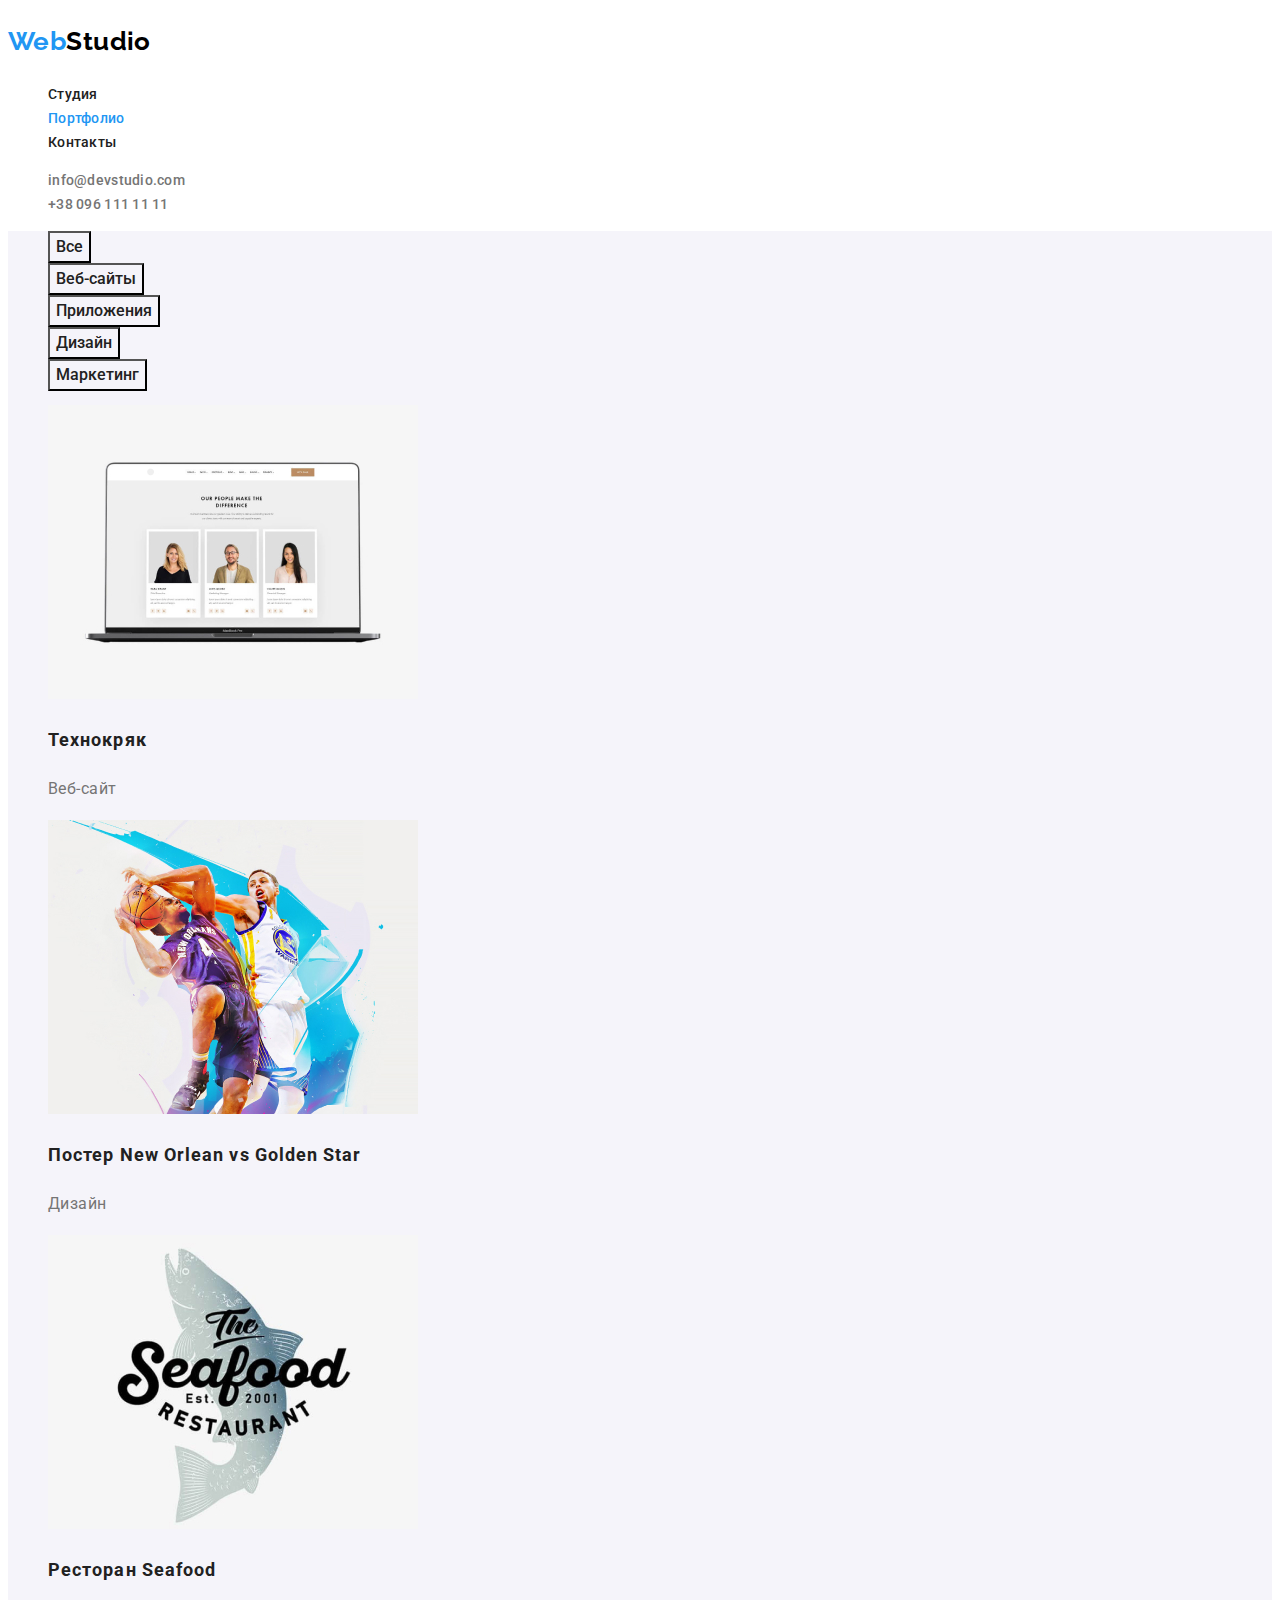
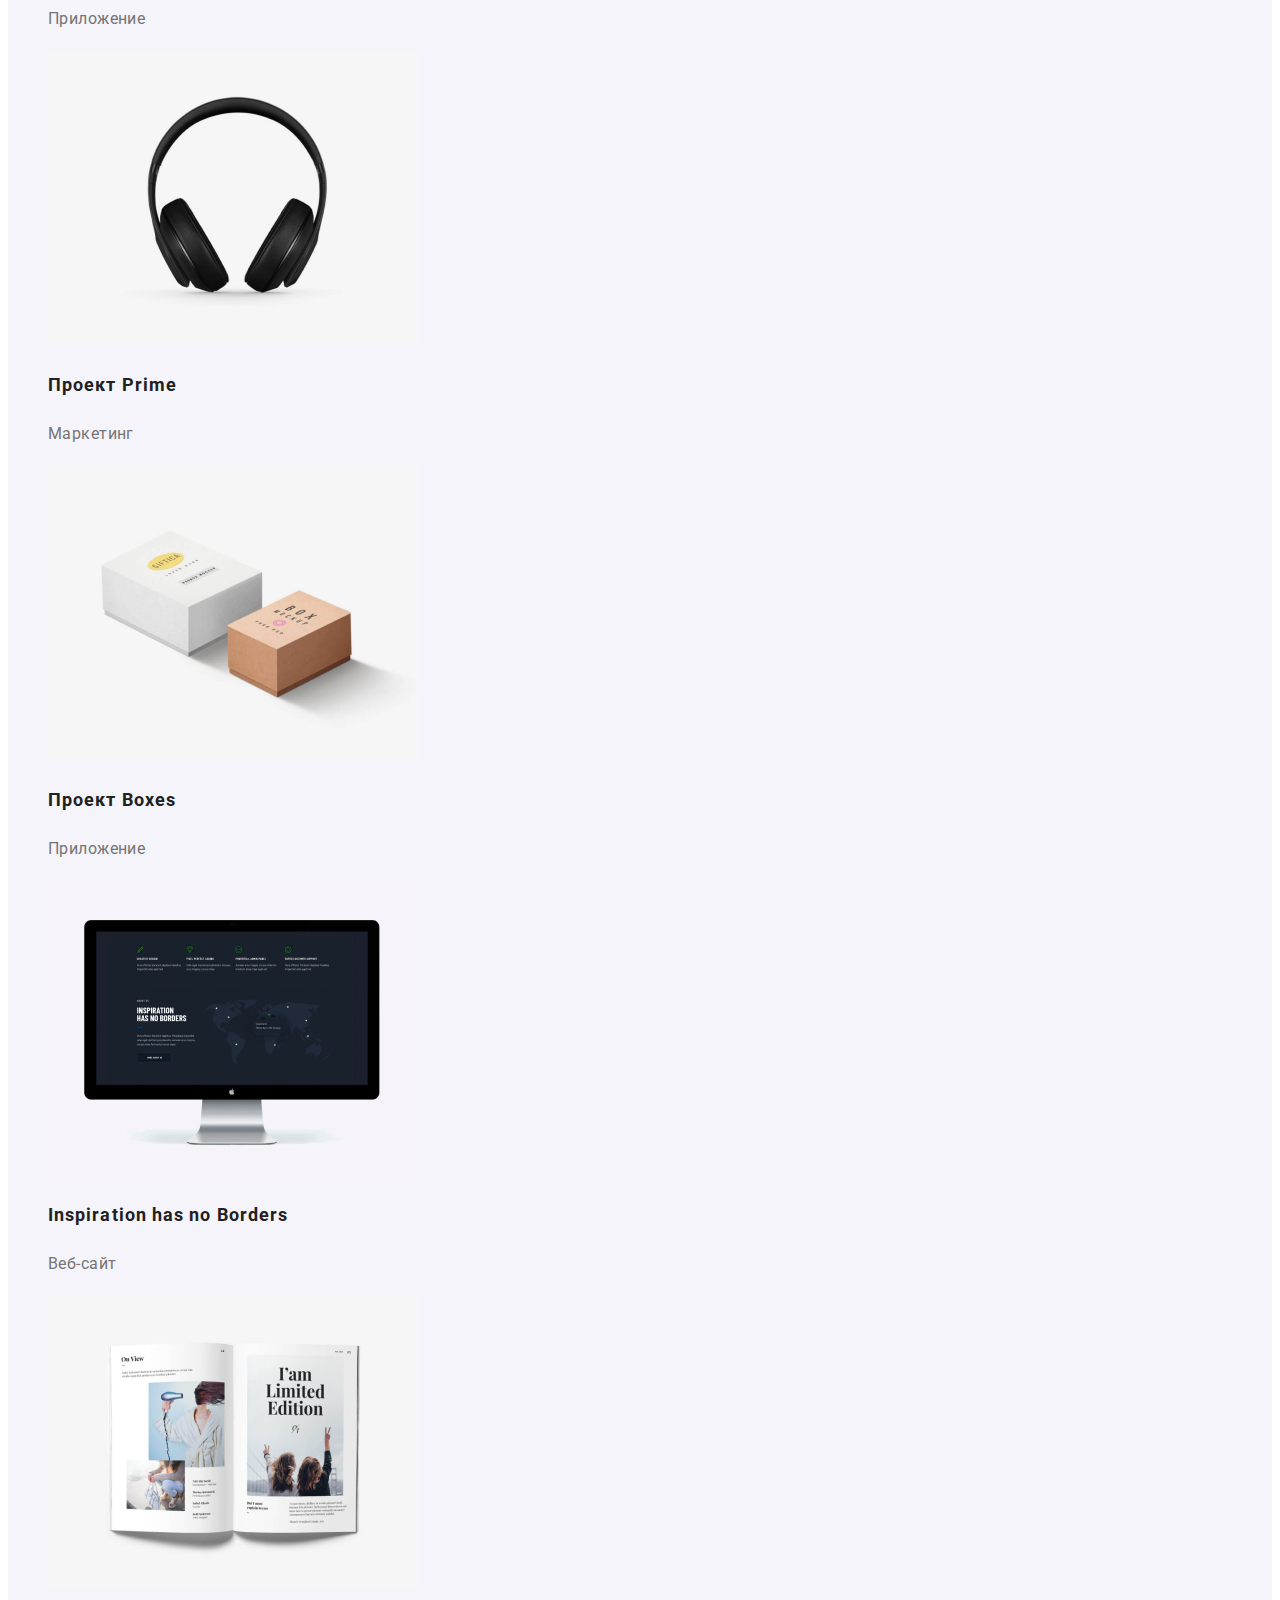
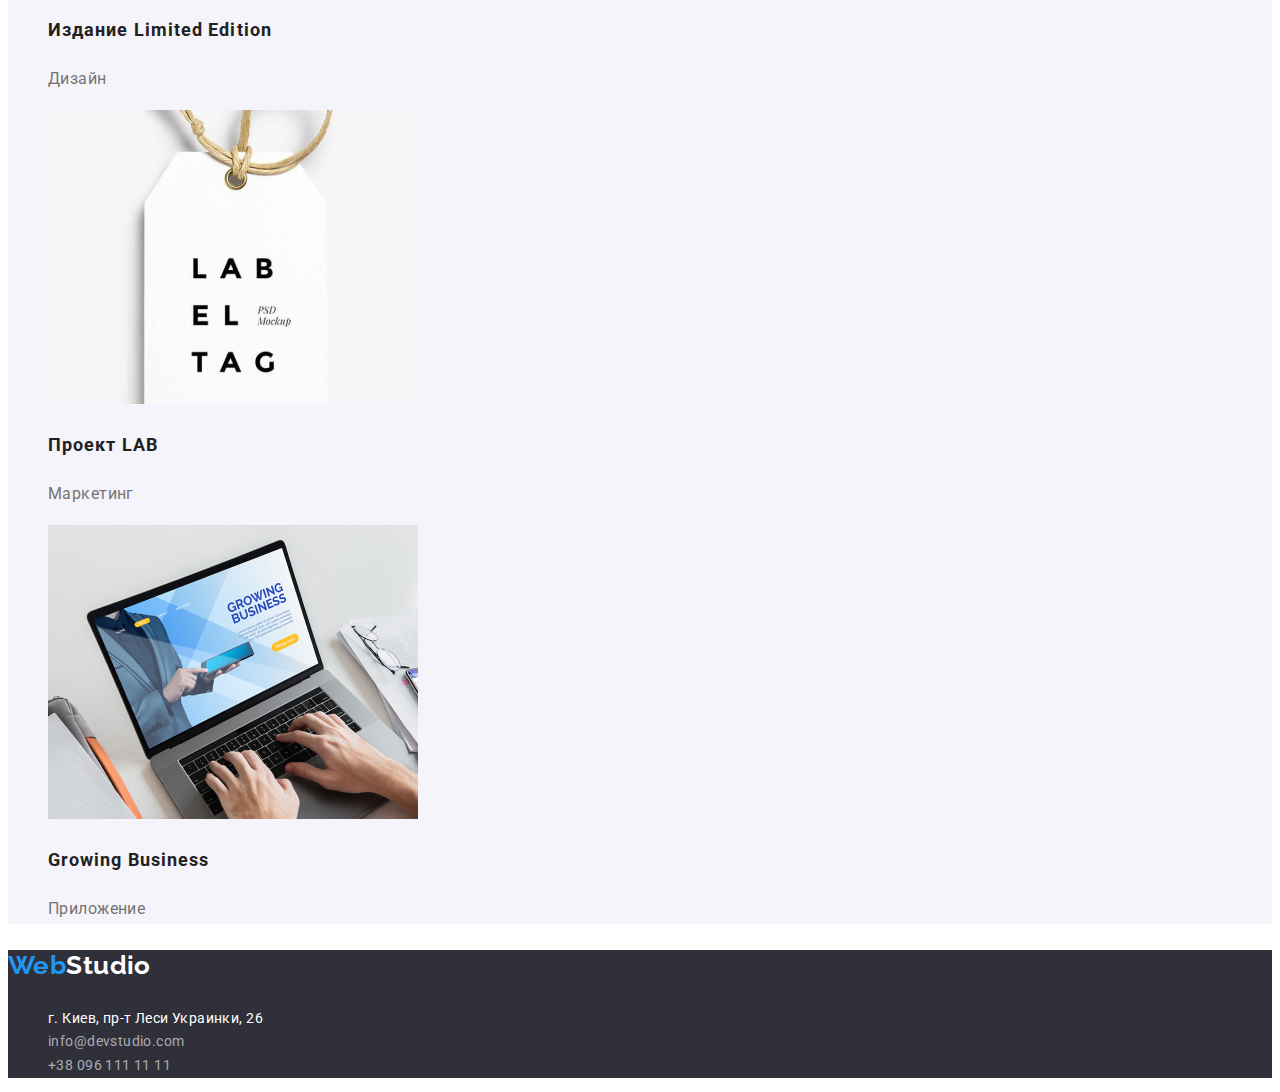
==== portfolio.html @ d8fd1f4e "Перенес домашку" ====
<!DOCTYPE html>
<html lang="ru">
	<head>
		<meta charset="UTF-8">
		<meta name="viewport" content="width=device-width, initial-scale=1.0">
		<title>Портфолио WebStudio</title>
		<link rel="preconnect" href="https://fonts.gstatic.com">
		<link href="https://fonts.googleapis.com/css2?family=Raleway:wght@700&family=Roboto:wght@400;500;700;900&display=swap"
			rel="stylesheet">
		<link rel="stylesheet" href="https://cdnjs.cloudflare.com/ajax/libs/modern-normalize/1.0.0/modern-normalize.css"
			integrity="sha512-Zx6MlUMKSVJoQ+83OwhdILe8cSEsCzfqThJd7J/VA2UrK6Ctj85p+xzqfyuNXE5B1k25uUdmJ2OzItbBy9GHAQ=="
			crossorigin="anonymous" />
		<link rel="stylesheet" href="./css/styles.css">
		</head>
		<body>
			<header>
				<nav>
					<a href="./index.html">
						<p class="logo"><span class="logo-first-part">Web</span>Studio</p>
					</a>
					<ul class="site-nav">
						<li><a href="./index.html" class="link">Студия</a></li>
						<li><a href="./portfolio.html" class="link current">Портфолио</a></li>
						<li><a href="" class="link">Контакты</a></li>
					</ul>
				</nav>
				<address class="address">
					<ul class="site-contacts">
						<li><a href="mailto:info@devstudio.com" class="contacts">info@devstudio.com</a></li>
						<li><a href="tel:+380961111111" class="contacts">+38 096 111 11 11</a></li>
					</ul>
				</address>
			</header>
		<main>
			<section>
				<ul class="filter">
					<li><button type="button" class="filter-button">Все</button></li>
					<li><button type="button" class="filter-button">Веб-сайты</button></li>
					<li><button type="button" class="filter-button">Приложения</button></li>
					<li><button type="button" class="filter-button">Дизайн</button></li>
					<li><button type="button" class="filter-button">Маркетинг</button></li>
				</ul>
				<ul class="projects-list">
					<li>
						<a href="">
							<img src="./images/tehnokryak.jpg" alt="Включенный ноутбук с открытым проектом в браузере" width="370">
							<h2 class="title">Технокряк</h2>
							<p class="text">Веб-сайт</p>
						</a>
					</li>
					<li>
						<a href="">
							<img src="./images/poster-novsgs.jpg" alt="Баскетболист в белой форме блокирует мяч баскетболиста в фиолетовой форме" width="370">
							<h2 class="title">Постер New Orlean vs Golden Star</h2>
							<p class="text">Дизайн</p>
						</a>
					</li>
					<li>
						<a href="">
							<img src="./images/seafood.jpg" alt="Логотип ресторана" width="370">
							<h2 class="title">Ресторан Seafood</h2>
							<p class="text">Приложение</p>
						</a>
					</li>
					<li>
						<a href="">
							<img src="./images/prime.jpg" alt="Полноразмерные блютуз наушники" width="370">
							<h2 class="title">Проект Prime</h2>
							<p class="text">Маркетинг</p>
						</a>
					</li>
					<li>
						<a href="">
							<img src="./images/boxes.jpg" alt="Белая и коричневая коробки с логотипами" width="370">
							<h2 class="title">Проект Boxes</h2>
							<p class="text">Приложение</p>
						</a>
					</li>
					<li>
						<a href="">
							<img src="./images/insp-has-no-b.jpg" alt="Включенный аймак с открытым проектом" width="370">
							<h2 class="title">Inspiration has no Borders</h2>
							<p class="text">Веб-сайт</p>
						</a>
					</li>
					<li>
						<a href="">
							<img src="./images/lim-ed.jpg" alt="Открытый журнал с фотографиями девушек и текстом" width="370">
							<h2 class="title">Издание Limited Edition</h2>
							<p class="text">Дизайн</p>
						</a>
					</li>
					<li>
						<a href="">
							<img src="./images/lab.jpg" alt="Бирка с надписью LAB EL TAG" width="370">
							<h2 class="title">Проект LAB</h2>
							<p class="text">Маркетинг</p>
						</a>
					</li>
					<li>
						<a href="">
							<img src="./images/grow-bus.jpg" alt="Мужские руки печатают на ноутбуке, а на экране отображается проект" width="370">
							<h2 class="title">Growing Business</h2>
							<p class="text">Приложение</p>
						</a>
					</li>
				</ul>
			</section>
		</main>
		<footer>
			<a href="./index.html">
				<p class="logo-footer"><span class="logo-first-part">Web</span>Studio</p>
			</a>
			<address class="address">
				<ul class="address-footer">
					<li class="address-footer-str">г. Киев, пр-т Леси Украинки, 26</li>
					<li><a href="mailto:info@devstudio.com" class="address-footer-contacts">info@devstudio.com</a></li>
					<li><a href="tel:+380961111111" class="address-footer-contacts">+38 096 111 11 11</a></li>
				</ul>
			</address>
		</footer>
	</body>
</html>
---- css/styles.css ----
/* Палитра цветов 
#757575 основной цвет текста
#212121 второй цвет текста
#FFFFFF третий цвет текста, третий цвет фона
#000000 лого
#2196F3 акцент
rgba(255, 255, 255, 0.6) контакты футер
#F5F4FA основной цвет фона
#2F303A второй цвет фона
*/
:root {
  --primary-text-color: #757575;
  --secondary-text-color: #212121;
  --tertiary-text-color: #ffffff;
  --logo-color: #000000;
  --accent-color: #2196f3;
  --contacts-footer-color: rgba(255, 255, 255, 0.6);
  --primary-background-color: #f5f4fa;
  --secondary-background-color: #2f303a;
  --tertiary-background-color: #ffffff;
}
header {
  background-color: var(--tertiary-background-color);
}
body {
  color: var(--primary-text-color);

  font-family: 'Roboto', sans-serif;
  letter-spacing: 0.03em;
  font-size: 14px;
  line-height: 1.71;
}
main {
  background-color: var(--primary-background-color);
}
ul {
  list-style: none;
}
a {
  text-decoration: none;
}
h2,
h3 {
  font-weight: 700;
}
.upcase {
  text-transform: uppercase;
}
.logo,
.logo-footer {
  color: var(--logo-color);

  font-family: 'Raleway', sans-serif;
  font-weight: 700;
  font-size: 26px;
  line-height: 1.19;
}
.logo-first-part {
  color: var(--accent-color);
}
.site-nav .link {
  color: var(--secondary-text-color);

  font-weight: 500;
  font-size: 14px;
  line-height: 1.14;
  letter-spacing: 0.02em;
}
.site-nav .link:hover,
.site-nav .link:focus {
  color: var(--accent-color);
}
.site-nav .link.current {
  color: var(--accent-color);
}
.address {
  font-style: normal;
}
.site-contacts .contacts {
  color: var(--primary-text-color);

  font-weight: 500;
  font-size: 14px;
  line-height: 1.14;
  letter-spacing: 0.02em;
}
.site-contacts .contacts:hover,
.site-contacts .contacts:focus,
.address-footer .address-footer-contacts:hover,
.address-footer .address-footer-contacts:focus {
  color: var(--accent-color);
}
.hero {
  background-color: var(--secondary-background-color);
}
.hero-title {
  color: var(--tertiary-text-color);

  font-weight: 900;
  font-size: 44px;
  line-height: 1.36;
  text-align: center;
  letter-spacing: 0.06em;
}
.hero-order {
  background-color: var(--accent-color);
  color: var(--tertiary-text-color);

  font-family: inherit;
  font-weight: 700;
  font-size: 16px;
  line-height: 1.88;
  text-align: center;
  letter-spacing: 0.06em;
}
.features-title {
  color: var(--secondary-text-color);

  font-size: 14px;
  line-height: 1.14;
}
.work-title,
.team-title {
  color: var(--secondary-text-color);
  font-size: 36px;
  line-height: 1.17;
  text-align: center;
}
.member {
  color: var(--secondary-text-color);

  font-weight: 500;
  font-size: 16px;
  line-height: 1.19;
  text-align: center;
}
.position {
  font-size: 16px;
  line-height: 1.19;
  text-align: center;
}
footer {
  background-color: var(--secondary-background-color);
}
.logo-footer {
  color: var(--tertiary-text-color);
}
.address-footer-str {
  color: var(--tertiary-text-color);
}
.address-footer-str,
.address-footer-contacts {
  font-size: 14px;
  line-height: 1.71;
}
.address-footer-contacts {
  color: var(--contacts-footer-color);
}

/* portfolio.html */
.filter-button {
  background-color: var(--primary-background-color);
  color: var(--secondary-text-color);

  font-family: inherit;
  font-weight: 500;
  font-size: 16px;
  line-height: 1.63;
  text-align: center;
}
.filter-button:hover,
.filter-button:focus {
  background-color: var(--accent-color);
  color: var(--tertiary-text-color);
}
.projects-list .title {
  color: var(--secondary-text-color);

  font-size: 18px;
  line-height: 2;
  letter-spacing: 0.06em;
}
.projects-list .text {
  color: var(--primary-text-color);

  font-size: 16px;
  line-height: 1.88;
}
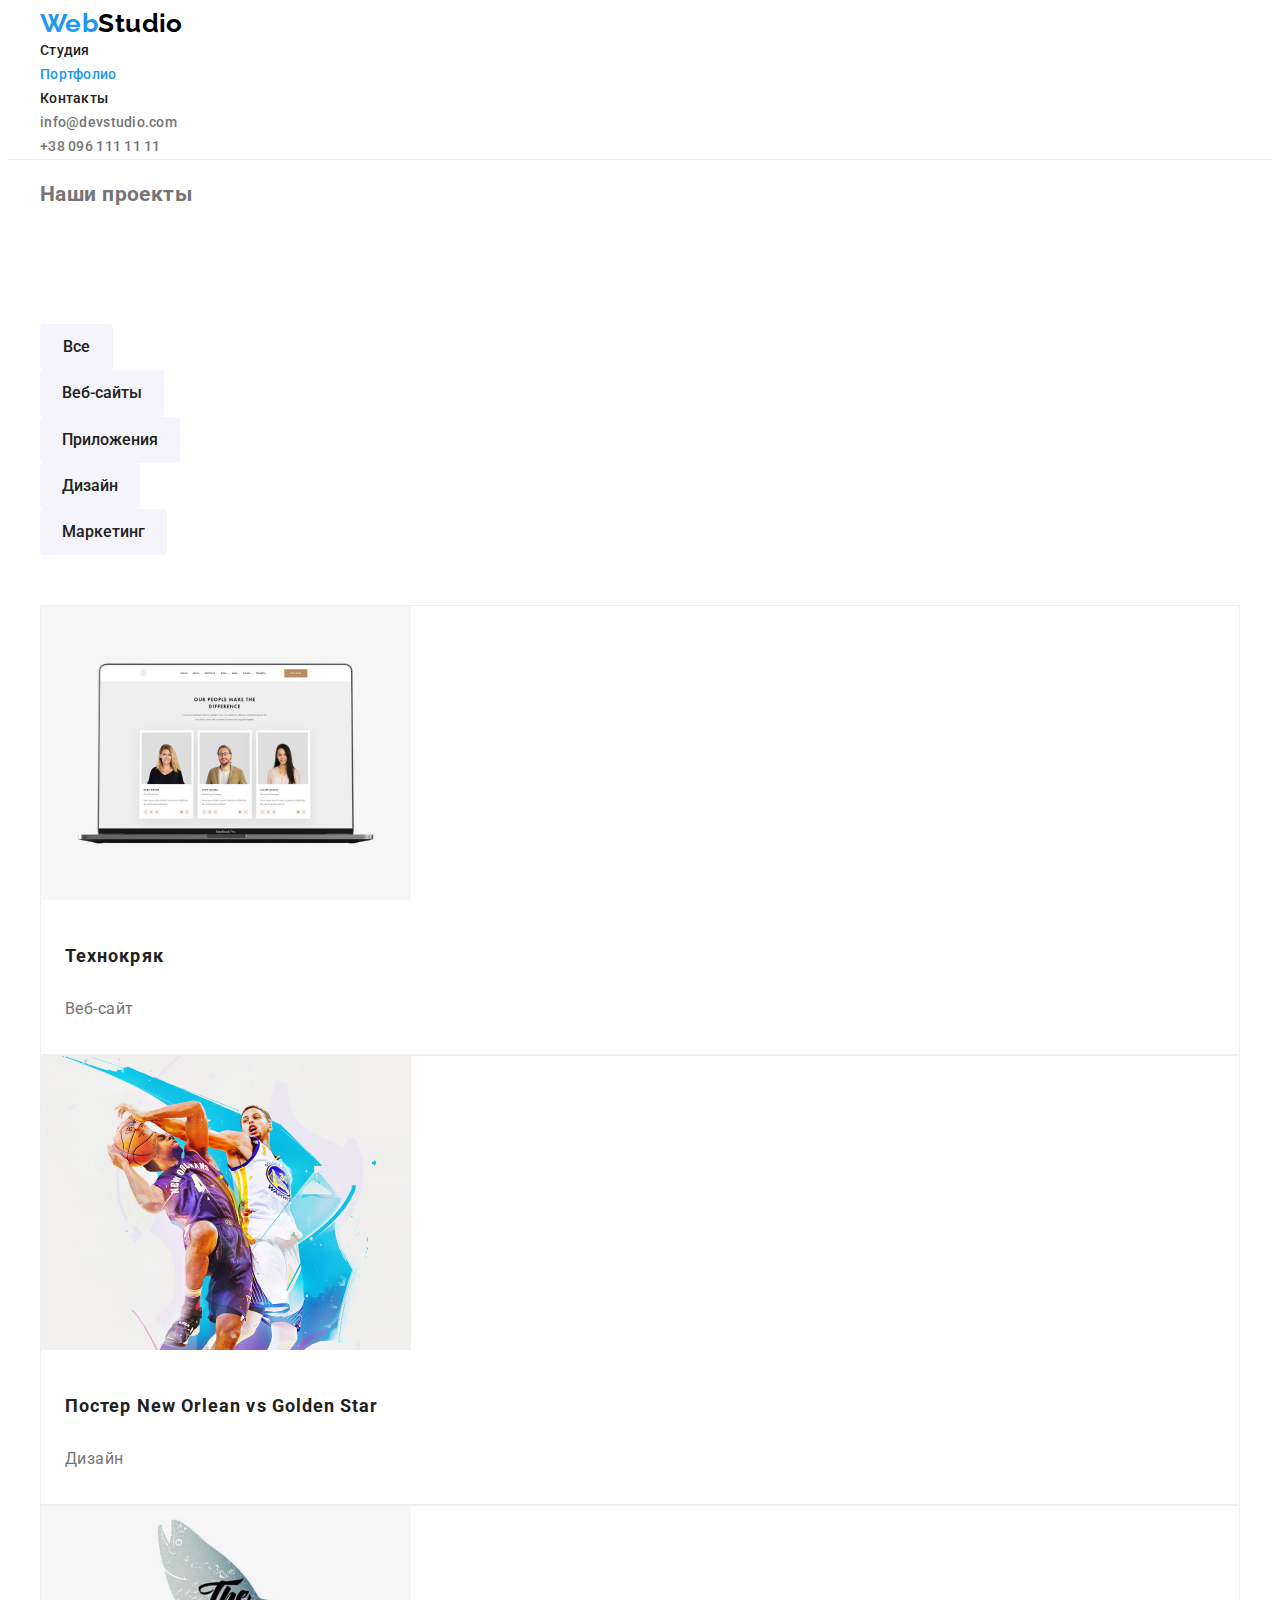
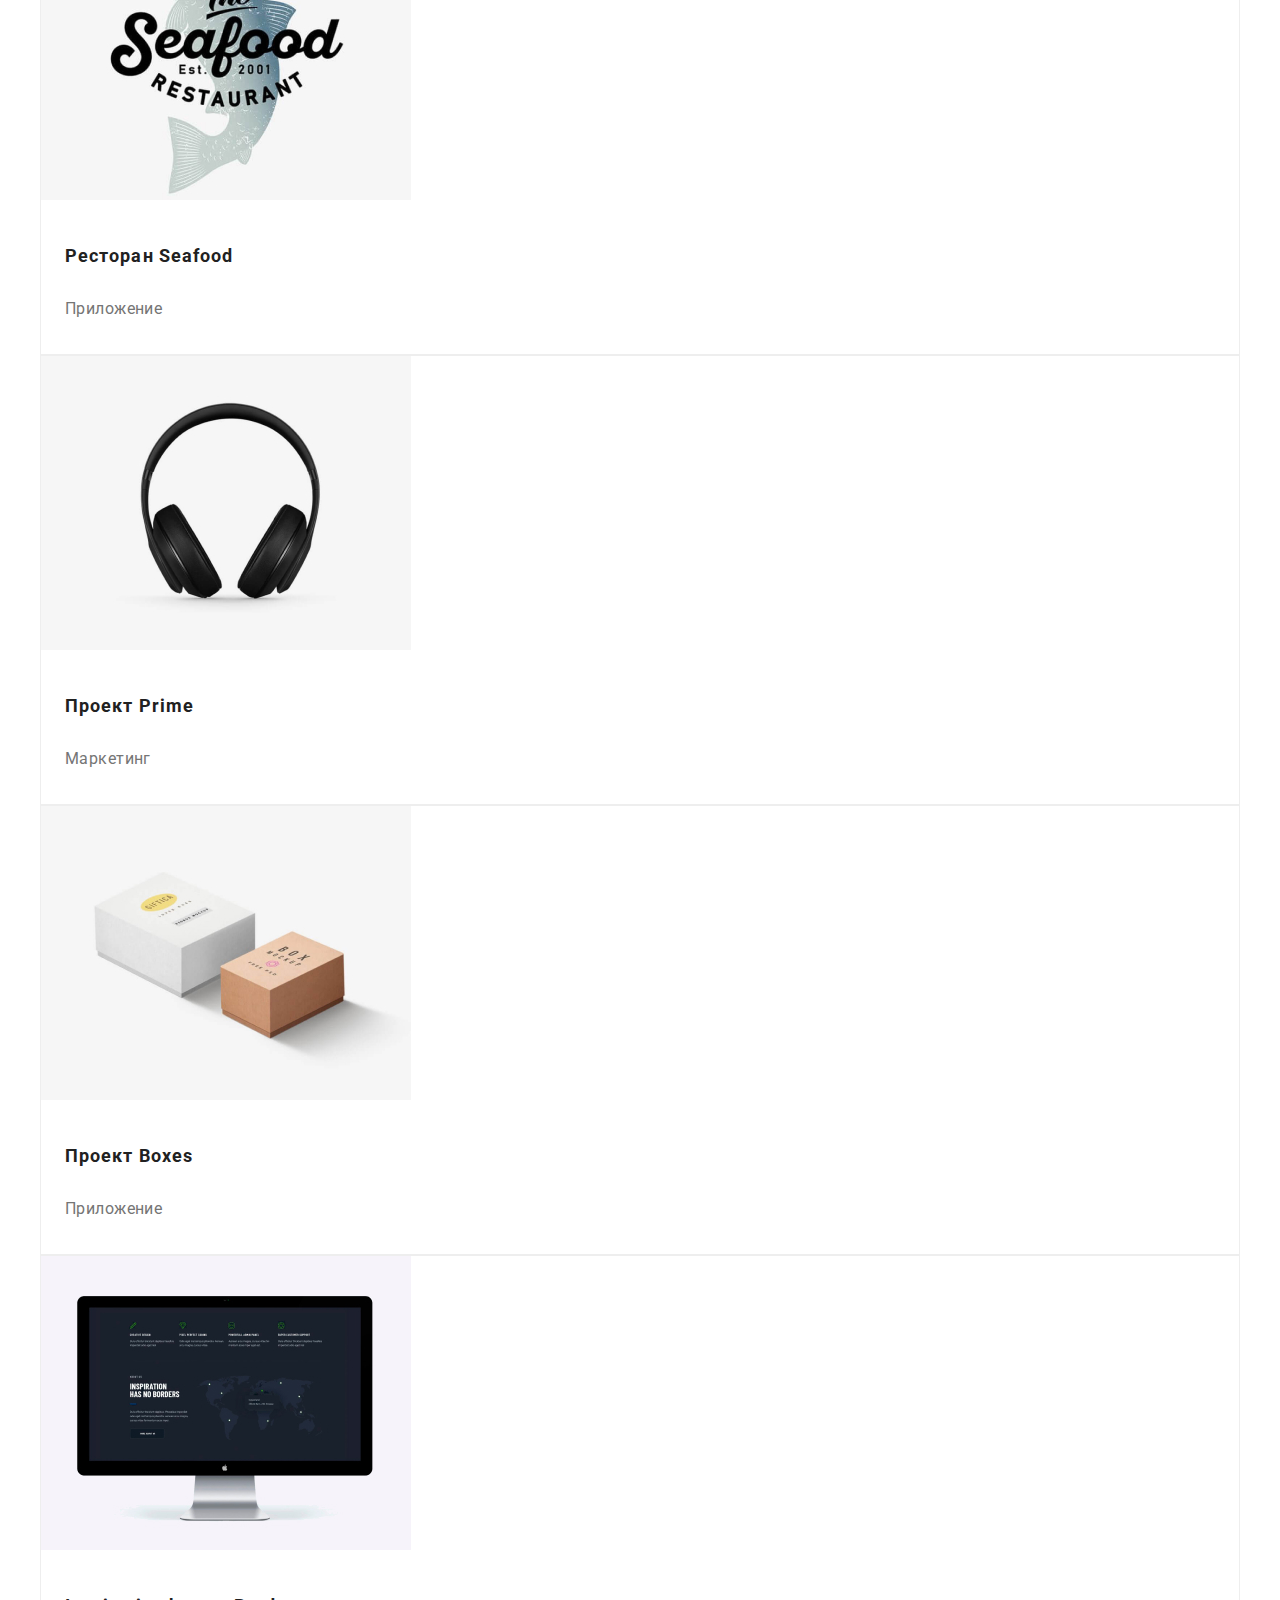
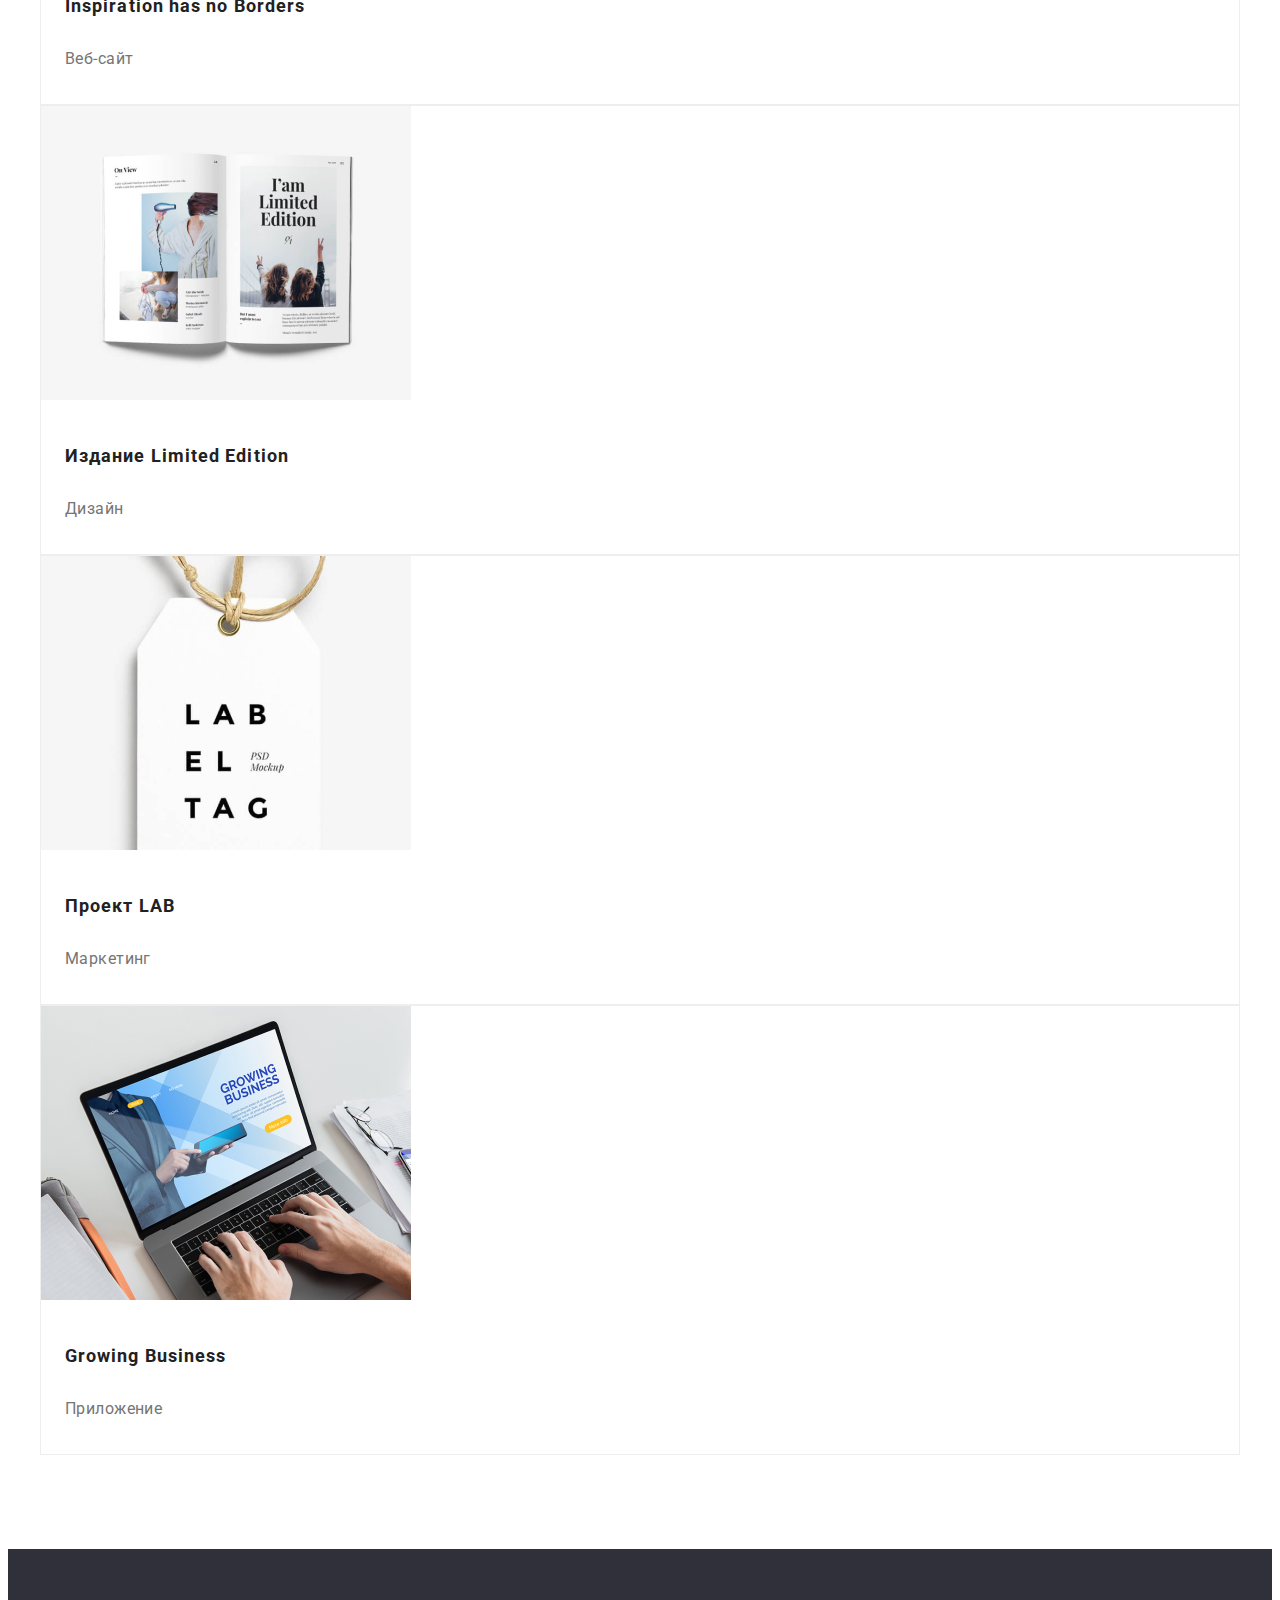
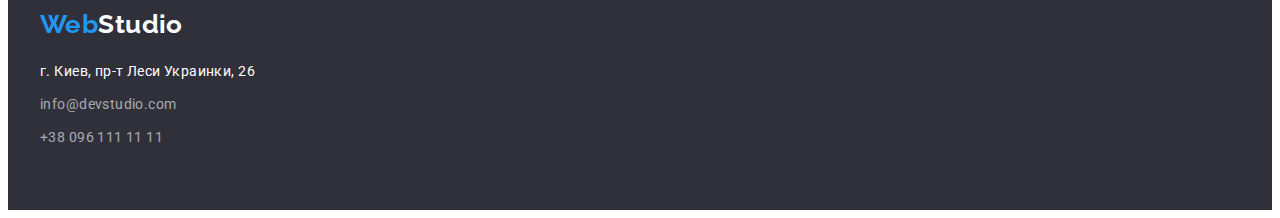
==== commit 24736084: "Вынес логотип из nav, дал классы" ====
--- a/portfolio.html
+++ b/portfolio.html
@@ -11,113 +11,120 @@
 			integrity="sha512-Zx6MlUMKSVJoQ+83OwhdILe8cSEsCzfqThJd7J/VA2UrK6Ctj85p+xzqfyuNXE5B1k25uUdmJ2OzItbBy9GHAQ=="
 			crossorigin="anonymous" />
 		<link rel="stylesheet" href="./css/styles.css">
-		</head>
-		<body>
-			<header>
+	</head>
+	<body>
+		<header class="border-bottom">
+			<div class="container main-nav">
+				<a href="./index.html" class="nav-logo notunderline">
+					<p class="logo"><span class="logo-first-part">Web</span>Studio</p>
+				</a>
 				<nav>
-					<a href="./index.html">
-						<p class="logo"><span class="logo-first-part">Web</span>Studio</p>
-					</a>
-					<ul class="site-nav">
-						<li><a href="./index.html" class="link">Студия</a></li>
-						<li><a href="./portfolio.html" class="link current">Портфолио</a></li>
-						<li><a href="" class="link">Контакты</a></li>
+					<ul class="site-nav nolist">
+						<li class="item"><a href="./index.html" class="link notunderline">Студия</a></li>
+						<li class="item"><a href="./portfolio.html" class="link notunderline current">Портфолио</a></li>
+						<li class="item"><a href="" class="link notunderline">Контакты</a></li>
 					</ul>
 				</nav>
 				<address class="address">
-					<ul class="site-contacts">
-						<li><a href="mailto:info@devstudio.com" class="contacts">info@devstudio.com</a></li>
-						<li><a href="tel:+380961111111" class="contacts">+38 096 111 11 11</a></li>
+					<ul class="site-contacts nolist">
+						<li class="item"><a href="mailto:info@devstudio.com" class="contacts notunderline">info@devstudio.com</a></li>
+						<li class="item"><a href="tel:+380961111111" class="contacts notunderline">+38 096 111 11 11</a></li>
 					</ul>
 				</address>
-			</header>
+			</div>
+		</header>
 		<main>
 			<section>
-				<ul class="filter">
-					<li><button type="button" class="filter-button">Все</button></li>
-					<li><button type="button" class="filter-button">Веб-сайты</button></li>
-					<li><button type="button" class="filter-button">Приложения</button></li>
-					<li><button type="button" class="filter-button">Дизайн</button></li>
-					<li><button type="button" class="filter-button">Маркетинг</button></li>
-				</ul>
-				<ul class="projects-list">
-					<li>
-						<a href="">
-							<img src="./images/tehnokryak.jpg" alt="Включенный ноутбук с открытым проектом в браузере" width="370">
-							<h2 class="title">Технокряк</h2>
-							<p class="text">Веб-сайт</p>
-						</a>
-					</li>
-					<li>
-						<a href="">
-							<img src="./images/poster-novsgs.jpg" alt="Баскетболист в белой форме блокирует мяч баскетболиста в фиолетовой форме" width="370">
-							<h2 class="title">Постер New Orlean vs Golden Star</h2>
-							<p class="text">Дизайн</p>
-						</a>
-					</li>
-					<li>
-						<a href="">
-							<img src="./images/seafood.jpg" alt="Логотип ресторана" width="370">
-							<h2 class="title">Ресторан Seafood</h2>
-							<p class="text">Приложение</p>
-						</a>
-					</li>
-					<li>
-						<a href="">
-							<img src="./images/prime.jpg" alt="Полноразмерные блютуз наушники" width="370">
-							<h2 class="title">Проект Prime</h2>
-							<p class="text">Маркетинг</p>
-						</a>
-					</li>
-					<li>
-						<a href="">
-							<img src="./images/boxes.jpg" alt="Белая и коричневая коробки с логотипами" width="370">
-							<h2 class="title">Проект Boxes</h2>
-							<p class="text">Приложение</p>
-						</a>
-					</li>
-					<li>
-						<a href="">
-							<img src="./images/insp-has-no-b.jpg" alt="Включенный аймак с открытым проектом" width="370">
-							<h2 class="title">Inspiration has no Borders</h2>
-							<p class="text">Веб-сайт</p>
-						</a>
-					</li>
-					<li>
-						<a href="">
-							<img src="./images/lim-ed.jpg" alt="Открытый журнал с фотографиями девушек и текстом" width="370">
-							<h2 class="title">Издание Limited Edition</h2>
-							<p class="text">Дизайн</p>
-						</a>
-					</li>
-					<li>
-						<a href="">
-							<img src="./images/lab.jpg" alt="Бирка с надписью LAB EL TAG" width="370">
-							<h2 class="title">Проект LAB</h2>
-							<p class="text">Маркетинг</p>
-						</a>
-					</li>
-					<li>
-						<a href="">
-							<img src="./images/grow-bus.jpg" alt="Мужские руки печатают на ноутбуке, а на экране отображается проект" width="370">
-							<h2 class="title">Growing Business</h2>
-							<p class="text">Приложение</p>
-						</a>
-					</li>
-				</ul>
+				<div class="container">
+					<h2 class="hidden">Наши проекты</h2>
+					<ul class="filter nolist">
+						<li><button type="button" class="filter-button">Все</button></li>
+						<li><button type="button" class="filter-button">Веб-сайты</button></li>
+						<li><button type="button" class="filter-button">Приложения</button></li>
+						<li><button type="button" class="filter-button">Дизайн</button></li>
+						<li><button type="button" class="filter-button">Маркетинг</button></li>
+					</ul>
+					<ul class="projects-list nolist">
+						<li class="item">
+							<a href="" class="notunderline">
+								<img src="./images/tehnokryak.jpg" alt="Включенный ноутбук с открытым проектом в браузере" width="370" class="item-img">
+								<h2 class="title">Технокряк</h2>
+								<p class="text">Веб-сайт</p>
+							</a>
+						</li>
+						<li class="item">
+							<a href="" class="notunderline">
+								<img src="./images/poster-novsgs.jpg" alt="Баскетболист в белой форме блокирует мяч баскетболиста в фиолетовой форме" width="370" class="item-img">
+								<h2 class="title">Постер New Orlean vs Golden Star</h2>
+								<p class="text">Дизайн</p>
+							</a>
+						</li>
+						<li class="item">
+							<a href="" class="notunderline">
+								<img src="./images/seafood.jpg" alt="Логотип ресторана" width="370" class="item-img">
+								<h2 class="title">Ресторан Seafood</h2>
+								<p class="text">Приложение</p>
+							</a>
+						</li>
+						<li class="item">
+							<a href="" class="notunderline">
+								<img src="./images/prime.jpg" alt="Полноразмерные блютуз наушники" width="370" class="item-img">
+								<h2 class="title">Проект Prime</h2>
+								<p class="text">Маркетинг</p>
+							</a>
+						</li>
+						<li class="item">
+							<a href="" class="notunderline">
+								<img src="./images/boxes.jpg" alt="Белая и коричневая коробки с логотипами" width="370" class="item-img">
+								<h2 class="title">Проект Boxes</h2>
+								<p class="text">Приложение</p>
+							</a>
+						</li>
+						<li class="item">
+							<a href="" class="notunderline">
+								<img src="./images/insp-has-no-b.jpg" alt="Включенный аймак с открытым проектом" width="370" class="item-img">
+								<h2 class="title">Inspiration has no Borders</h2>
+								<p class="text">Веб-сайт</p>
+							</a>
+						</li>
+						<li class="item">
+							<a href="" class="notunderline">
+								<img src="./images/lim-ed.jpg" alt="Открытый журнал с фотографиями девушек и текстом" width="370" class="item-img">
+								<h2 class="title">Издание Limited Edition</h2>
+								<p class="text">Дизайн</p>
+							</a>
+						</li>
+						<li class="item">
+							<a href="" class="notunderline">
+								<img src="./images/lab.jpg" alt="Бирка с надписью LAB EL TAG" width="370" class="item-img">
+								<h2 class="title">Проект LAB</h2>
+								<p class="text">Маркетинг</p>
+							</a>
+						</li>
+						<li class="item">
+							<a href="" class="notunderline">
+								<img src="./images/grow-bus.jpg" alt="Мужские руки печатают на ноутбуке, а на экране отображается проект" width="370" class="item-img">
+								<h2 class="title">Growing Business</h2>
+								<p class="text">Приложение</p>
+							</a>
+						</li>
+					</ul>
+				</div>
 			</section>
 		</main>
 		<footer>
-			<a href="./index.html">
-				<p class="logo-footer"><span class="logo-first-part">Web</span>Studio</p>
-			</a>
-			<address class="address">
-				<ul class="address-footer">
-					<li class="address-footer-str">г. Киев, пр-т Леси Украинки, 26</li>
-					<li><a href="mailto:info@devstudio.com" class="address-footer-contacts">info@devstudio.com</a></li>
-					<li><a href="tel:+380961111111" class="address-footer-contacts">+38 096 111 11 11</a></li>
-				</ul>
-			</address>
+			<div class="container">
+				<a href="./index.html" class="notunderline">
+					<p class="logo-footer"><span class="logo-first-part">Web</span>Studio</p>
+				</a>
+				<address class="address">
+					<ul class="address-footerlist nolist">
+						<li class="address-footer-str">г. Киев, пр-т Леси Украинки, 26</li>
+						<li><a href="mailto:info@devstudio.com" class="address-footer-contacts notunderline">info@devstudio.com</a></li>
+						<li><a href="tel:+380961111111" class="address-footer-contacts notunderline">+38 096 111 11 11</a></li>
+					</ul>
+				</address>
+			</div>
 		</footer>
 	</body>
 </html>--- a/css/styles.css
+++ b/css/styles.css
@@ -15,41 +15,40 @@
   --logo-color: #000000;
   --accent-color: #2196f3;
   --contacts-footer-color: rgba(255, 255, 255, 0.6);
-  --primary-background-color: #f5f4fa;
+  --primary-background-color: #ffffff;
   --secondary-background-color: #2f303a;
-  --tertiary-background-color: #ffffff;
-}
-header {
-  background-color: var(--tertiary-background-color);
+  --tertiary-background-color: #f5f4fa;
 }
 body {
   color: var(--primary-text-color);
-
+  background-color: var(--primary-background-color);
   font-family: 'Roboto', sans-serif;
   letter-spacing: 0.03em;
   font-size: 14px;
   line-height: 1.71;
 }
-main {
-  background-color: var(--primary-background-color);
-}
-ul {
+.notunderline {
+  text-decoration: none;
+}
+.nolist {
   list-style: none;
-}
-a {
-  text-decoration: none;
-}
-h2,
-h3 {
-  font-weight: 700;
 }
 .upcase {
   text-transform: uppercase;
 }
+.container {
+  margin-left: auto;
+  margin-right: auto;
+  width: 1200px;
+  padding-left: 15px;
+  padding-right: 15px;
+}
 .logo,
 .logo-footer {
+  margin-top: 0;
+  margin-bottom: 0;
+
   color: var(--logo-color);
-
   font-family: 'Raleway', sans-serif;
   font-weight: 700;
   font-size: 26px;
@@ -58,9 +57,13 @@
 .logo-first-part {
   color: var(--accent-color);
 }
+.site-nav {
+  margin-top: 0;
+  margin-bottom: 0;
+  padding-left: 0;
+}
 .site-nav .link {
   color: var(--secondary-text-color);
-
   font-weight: 500;
   font-size: 14px;
   line-height: 1.14;
@@ -76,9 +79,13 @@
 .address {
   font-style: normal;
 }
+.site-contacts {
+  margin-top: 0;
+  margin-bottom: 0;
+  padding-left: 0;
+}
 .site-contacts .contacts {
   color: var(--primary-text-color);
-
   font-weight: 500;
   font-size: 14px;
   line-height: 1.14;
@@ -91,11 +98,15 @@
   color: var(--accent-color);
 }
 .hero {
+  text-align: center;
+
   background-color: var(--secondary-background-color);
 }
 .hero-title {
-  color: var(--tertiary-text-color);
-
+  margin-top: 0;
+  margin-bottom: 30px;
+
+  color: var(--tertiary-text-color);
   font-weight: 900;
   font-size: 44px;
   line-height: 1.36;
@@ -103,9 +114,16 @@
   letter-spacing: 0.06em;
 }
 .hero-order {
+  padding-top: 10px;
+  padding-bottom: 10px;
+  padding-left: 32px;
+  padding-right: 32px;
+  border-radius: 4px;
+  border: 0 solid transparent;
+  min-width: 200px;
+
   background-color: var(--accent-color);
   color: var(--tertiary-text-color);
-
   font-family: inherit;
   font-weight: 700;
   font-size: 16px;
@@ -113,28 +131,73 @@
   text-align: center;
   letter-spacing: 0.06em;
 }
+.features-list {
+  margin-top: 0;
+  margin-bottom: 0;
+  padding-top: 94px;
+  padding-left: 0;
+}
 .features-title {
-  color: var(--secondary-text-color);
-
+  margin-top: 0;
+  margin-bottom: 10px;
+
+  color: var(--secondary-text-color);
+  font-weight: 700;
   font-size: 14px;
   line-height: 1.14;
+}
+.features-list p {
+  margin-top: 0;
+  margin-bottom: 0;
+}
+.team {
+  background-color: var(--tertiary-background-color);
+}
+.worklist,
+.teamlist {
+  margin-top: 0;
+  margin-bottom: 0;
+  padding-bottom: 94px;
+  padding-left: 0;
 }
 .work-title,
 .team-title {
-  color: var(--secondary-text-color);
+  margin-top: 0;
+  margin-bottom: 50px;
+  padding-top: 94px;
+
+  color: var(--secondary-text-color);
+  font-weight: 700;
   font-size: 36px;
   line-height: 1.17;
   text-align: center;
 }
+.teamlist li {
+  border: 1 solid transparent;
+  border-radius: 0px 0px 4px 4px;
+
+  background-color: var(--primary-background-color);
+  box-shadow: 0px 1px 3px rgba(0, 0, 0, 0.12), 0px 1px 1px rgba(0, 0, 0, 0.14),
+    0px 2px 1px rgba(0, 0, 0, 0.2);
+}
+.teamlist img {
+  margin-bottom: 30px;
+}
 .member {
-  color: var(--secondary-text-color);
-
+  margin-top: 0;
+  margin-bottom: 10px;
+
+  color: var(--secondary-text-color);
   font-weight: 500;
   font-size: 16px;
   line-height: 1.19;
   text-align: center;
 }
 .position {
+  margin-top: 0;
+  margin-bottom: 0;
+  padding-bottom: 30px;
+
   font-size: 16px;
   line-height: 1.19;
   text-align: center;
@@ -143,7 +206,19 @@
   background-color: var(--secondary-background-color);
 }
 .logo-footer {
-  color: var(--tertiary-text-color);
+  margin-bottom: 20px;
+  padding-top: 60px;
+
+  color: var(--tertiary-text-color);
+}
+.address-footerlist {
+  margin-top: 0;
+  margin-bottom: 0;
+  padding-left: 0;
+  padding-bottom: 60px;
+}
+.address-footerlist li:not(:last-child) {
+  margin-bottom: 9px;
 }
 .address-footer-str {
   color: var(--tertiary-text-color);
@@ -158,10 +233,26 @@
 }
 
 /* portfolio.html */
+.border-bottom {
+  border-bottom: 1px solid #ececec;
+}
+.filter {
+  margin-top: 0;
+  margin-bottom: 50px;
+  padding-top: 94px;
+  padding-left: 0;
+}
 .filter-button {
-  background-color: var(--primary-background-color);
-  color: var(--secondary-text-color);
-
+  padding-top: 10px;
+  padding-bottom: 10px;
+  padding-left: 22px;
+  padding-right: 22px;
+  border-radius: 4px;
+  border: 0 solid transparent;
+  min-width: 73px;
+
+  background-color: var(--tertiary-background-color);
+  color: var(--secondary-text-color);
   font-family: inherit;
   font-weight: 500;
   font-size: 16px;
@@ -170,19 +261,41 @@
 }
 .filter-button:hover,
 .filter-button:focus {
+  border: 0 solid transparent;
+
   background-color: var(--accent-color);
   color: var(--tertiary-text-color);
+  box-shadow: 0px 3px 1px rgba(0, 0, 0, 0.1), 0px 1px 2px rgba(0, 0, 0, 0.08),
+    0px 2px 2px rgba(0, 0, 0, 0.12);
+}
+.projects-list {
+  margin-top: 0;
+  margin-bottom: 0;
+  padding-bottom: 94px;
+  padding-left: 0;
+}
+.projects-list li {
+  border: 1px solid #eeeeee;
+}
+.projects-list img {
+  margin-bottom: 30px;
 }
 .projects-list .title {
-  color: var(--secondary-text-color);
-
+  margin-top: 0;
+  margin-bottom: 20px;
+  padding-left: 24px;
+
+  color: var(--secondary-text-color);
   font-size: 18px;
   line-height: 2;
   letter-spacing: 0.06em;
 }
 .projects-list .text {
+  margin-top: 0;
+  margin-bottom: 30px;
+  padding-left: 24px;
+
   color: var(--primary-text-color);
-
   font-size: 16px;
   line-height: 1.88;
 }
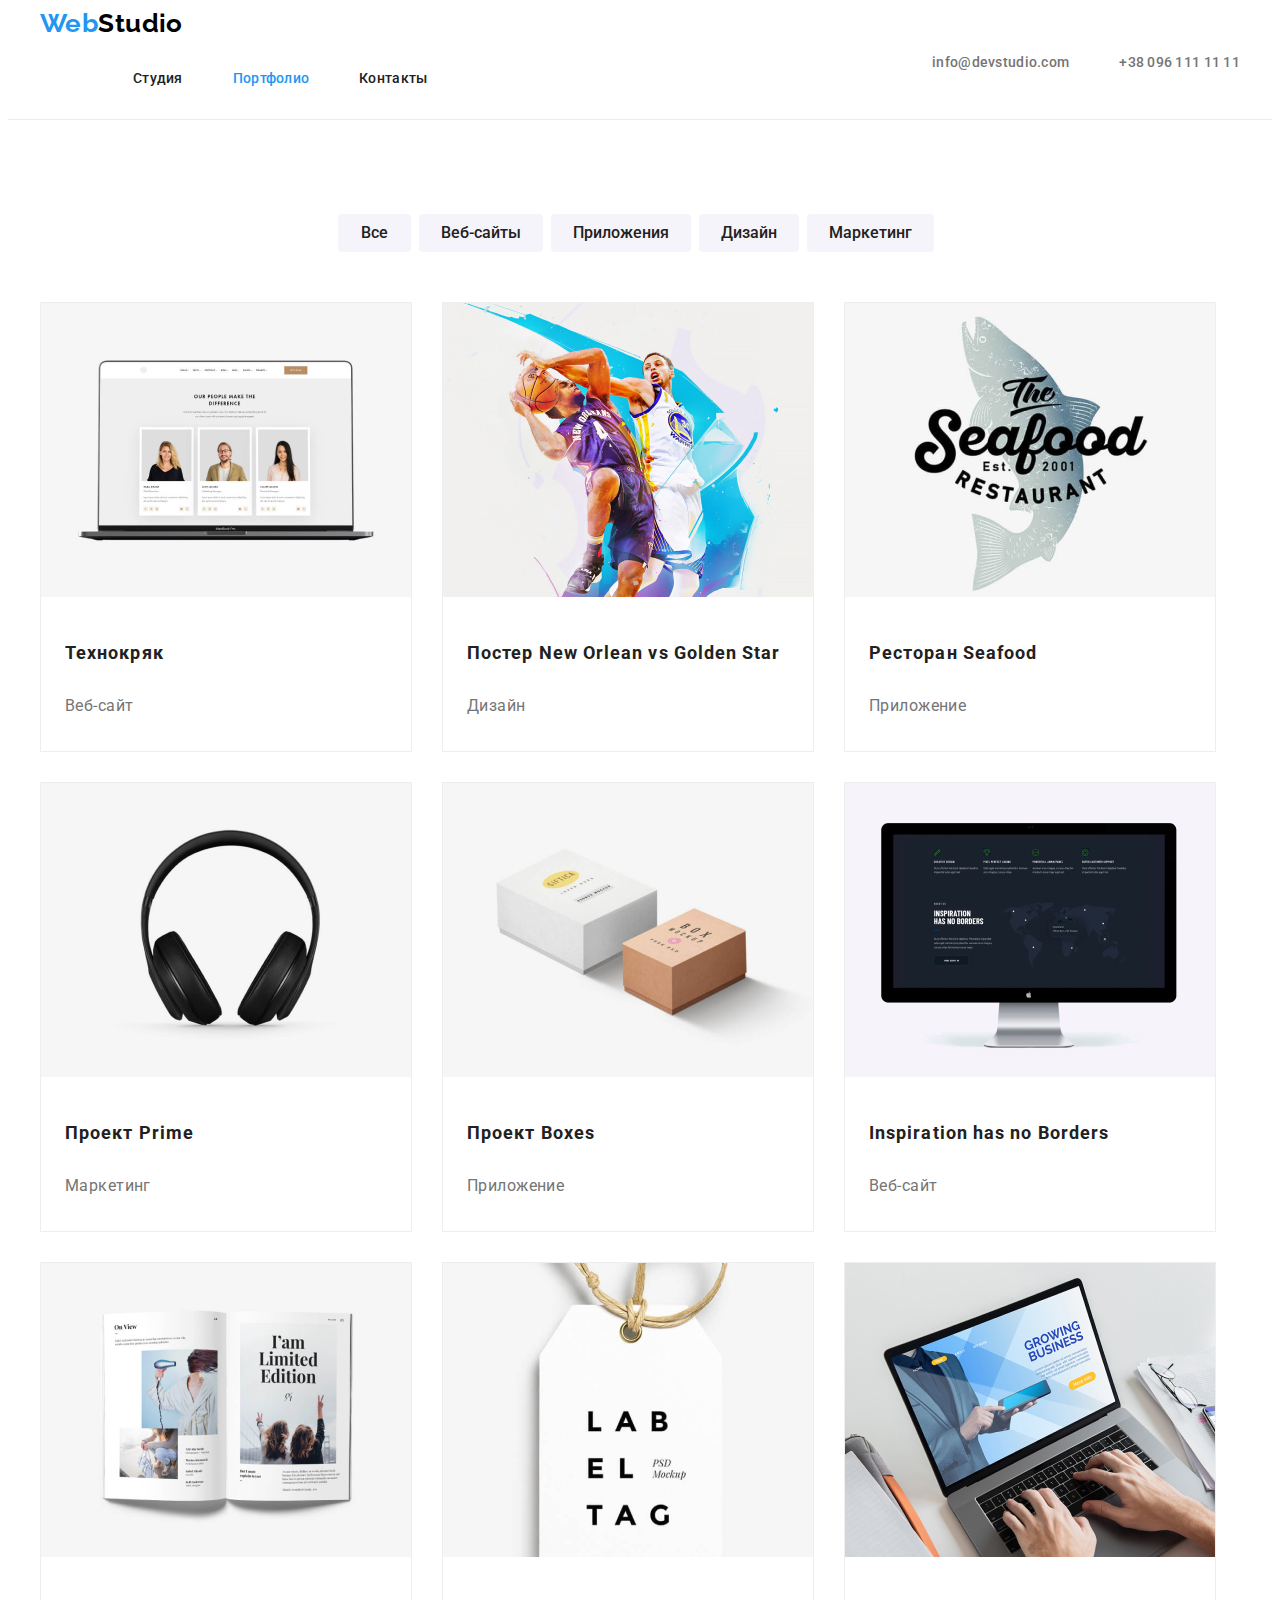
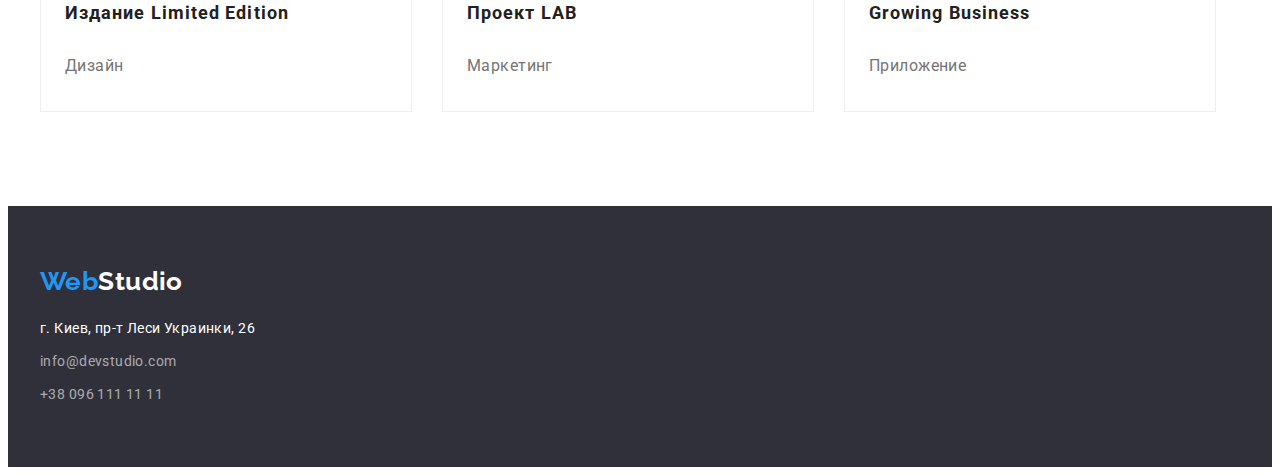
==== commit 85e4308b: "Вернул логотип в nav, обернул заголовок и текст в див, дал класс секции" ====
--- a/portfolio.html
+++ b/portfolio.html
@@ -15,10 +15,10 @@
 	<body>
 		<header class="border-bottom">
 			<div class="container main-nav">
-				<a href="./index.html" class="nav-logo notunderline">
-					<p class="logo"><span class="logo-first-part">Web</span>Studio</p>
-				</a>
 				<nav>
+					<a href="./index.html" class="nav-logo notunderline">
+						<p class="logo"><span class="logo-first-part">Web</span>Studio</p>
+					</a>
 					<ul class="site-nav nolist">
 						<li class="item"><a href="./index.html" class="link notunderline">Студия</a></li>
 						<li class="item"><a href="./portfolio.html" class="link notunderline current">Портфолио</a></li>
@@ -34,7 +34,7 @@
 			</div>
 		</header>
 		<main>
-			<section>
+			<section class="projects">
 				<div class="container">
 					<h2 class="hidden">Наши проекты</h2>
 					<ul class="filter nolist">
@@ -48,64 +48,82 @@
 						<li class="item">
 							<a href="" class="notunderline">
 								<img src="./images/tehnokryak.jpg" alt="Включенный ноутбук с открытым проектом в браузере" width="370" class="item-img">
-								<h2 class="title">Технокряк</h2>
-								<p class="text">Веб-сайт</p>
+								<div class="description">
+									<h2 class="title">Технокряк</h2>
+									<p class="text">Веб-сайт</p>
+								</div>
 							</a>
 						</li>
 						<li class="item">
 							<a href="" class="notunderline">
 								<img src="./images/poster-novsgs.jpg" alt="Баскетболист в белой форме блокирует мяч баскетболиста в фиолетовой форме" width="370" class="item-img">
-								<h2 class="title">Постер New Orlean vs Golden Star</h2>
-								<p class="text">Дизайн</p>
+								<div class="description">
+									<h2 class="title">Постер New Orlean vs Golden Star</h2>
+									<p class="text">Дизайн</p>
+								</div>
 							</a>
 						</li>
 						<li class="item">
 							<a href="" class="notunderline">
 								<img src="./images/seafood.jpg" alt="Логотип ресторана" width="370" class="item-img">
-								<h2 class="title">Ресторан Seafood</h2>
-								<p class="text">Приложение</p>
+								<div class="description">
+									<h2 class="title">Ресторан Seafood</h2>
+									<p class="text">Приложение</p>
+								</div>
 							</a>
 						</li>
 						<li class="item">
 							<a href="" class="notunderline">
 								<img src="./images/prime.jpg" alt="Полноразмерные блютуз наушники" width="370" class="item-img">
-								<h2 class="title">Проект Prime</h2>
-								<p class="text">Маркетинг</p>
+								<div class="description">
+									<h2 class="title">Проект Prime</h2>
+									<p class="text">Маркетинг</p>
+								</div>
 							</a>
 						</li>
 						<li class="item">
 							<a href="" class="notunderline">
 								<img src="./images/boxes.jpg" alt="Белая и коричневая коробки с логотипами" width="370" class="item-img">
-								<h2 class="title">Проект Boxes</h2>
-								<p class="text">Приложение</p>
+								<div class="description">
+									<h2 class="title">Проект Boxes</h2>
+									<p class="text">Приложение</p>
+								</div>
 							</a>
 						</li>
 						<li class="item">
 							<a href="" class="notunderline">
 								<img src="./images/insp-has-no-b.jpg" alt="Включенный аймак с открытым проектом" width="370" class="item-img">
-								<h2 class="title">Inspiration has no Borders</h2>
-								<p class="text">Веб-сайт</p>
+								<div class="description">
+									<h2 class="title">Inspiration has no Borders</h2>
+									<p class="text">Веб-сайт</p>
+								</div>
 							</a>
 						</li>
 						<li class="item">
 							<a href="" class="notunderline">
 								<img src="./images/lim-ed.jpg" alt="Открытый журнал с фотографиями девушек и текстом" width="370" class="item-img">
-								<h2 class="title">Издание Limited Edition</h2>
-								<p class="text">Дизайн</p>
+								<div class="description">
+									<h2 class="title">Издание Limited Edition</h2>
+									<p class="text">Дизайн</p>
+								</div>
 							</a>
 						</li>
 						<li class="item">
 							<a href="" class="notunderline">
 								<img src="./images/lab.jpg" alt="Бирка с надписью LAB EL TAG" width="370" class="item-img">
-								<h2 class="title">Проект LAB</h2>
-								<p class="text">Маркетинг</p>
+								<div class="description">
+									<h2 class="title">Проект LAB</h2>
+									<p class="text">Маркетинг</p>
+								</div>
 							</a>
 						</li>
 						<li class="item">
 							<a href="" class="notunderline">
 								<img src="./images/grow-bus.jpg" alt="Мужские руки печатают на ноутбуке, а на экране отображается проект" width="370" class="item-img">
-								<h2 class="title">Growing Business</h2>
-								<p class="text">Приложение</p>
+								<div class="description">
+									<h2 class="title">Growing Business</h2>
+									<p class="text">Приложение</p>
+								</div>
 							</a>
 						</li>
 					</ul>
--- a/css/styles.css
+++ b/css/styles.css
@@ -1,13 +1,3 @@
-/* Палитра цветов 
-#757575 основной цвет текста
-#212121 второй цвет текста
-#FFFFFF третий цвет текста, третий цвет фона
-#000000 лого
-#2196F3 акцент
-rgba(255, 255, 255, 0.6) контакты футер
-#F5F4FA основной цвет фона
-#2F303A второй цвет фона
-*/
 :root {
   --primary-text-color: #757575;
   --secondary-text-color: #212121;
@@ -18,6 +8,8 @@
   --primary-background-color: #ffffff;
   --secondary-background-color: #2f303a;
   --tertiary-background-color: #f5f4fa;
+  --border-bottom-color: #ececec;
+  --border-projects-list-color: #eeeeee;
 }
 body {
   color: var(--primary-text-color);
@@ -43,6 +35,17 @@
   padding-left: 15px;
   padding-right: 15px;
 }
+.hidden {
+  display: none;
+}
+.main-nav {
+  display: flex;
+  align-items: center;
+}
+.nav-logo {
+  padding-top: 24px;
+  padding-bottom: 24px;
+}
 .logo,
 .logo-footer {
   margin-top: 0;
@@ -58,11 +61,20 @@
   color: var(--accent-color);
 }
 .site-nav {
-  margin-top: 0;
-  margin-bottom: 0;
-  padding-left: 0;
+  display: flex;
+  margin-top: 0;
+  margin-bottom: 0;
+  margin-left: 93px;
+  padding-left: 0;
+}
+.site-nav .item:not(:last-child) {
+  margin-right: 50px;
 }
 .site-nav .link {
+  display: block;
+  padding-top: 32px;
+  padding-bottom: 32px;
+
   color: var(--secondary-text-color);
   font-weight: 500;
   font-size: 14px;
@@ -78,13 +90,23 @@
 }
 .address {
   font-style: normal;
+  margin-left: auto;
 }
 .site-contacts {
-  margin-top: 0;
-  margin-bottom: 0;
-  padding-left: 0;
+  display: flex;
+  margin-top: 0;
+  margin-bottom: 0;
+
+  padding-left: 0;
+}
+.site-contacts .item:not(:last-child) {
+  margin-right: 50px;
 }
 .site-contacts .contacts {
+  display: block;
+  padding-top: 32px;
+  padding-bottom: 32px;
+
   color: var(--primary-text-color);
   font-weight: 500;
   font-size: 14px;
@@ -132,10 +154,15 @@
   letter-spacing: 0.06em;
 }
 .features-list {
+  display: flex;
+  justify-content: space-between;
   margin-top: 0;
   margin-bottom: 0;
   padding-top: 94px;
   padding-left: 0;
+}
+.features-list .item {
+  width: 270px;
 }
 .features-title {
   margin-top: 0;
@@ -155,6 +182,8 @@
 }
 .worklist,
 .teamlist {
+  display: flex;
+  justify-content: space-between;
   margin-top: 0;
   margin-bottom: 0;
   padding-bottom: 94px;
@@ -177,8 +206,8 @@
   border-radius: 0px 0px 4px 4px;
 
   background-color: var(--primary-background-color);
-  box-shadow: 0px 1px 3px rgba(0, 0, 0, 0.12), 0px 1px 1px rgba(0, 0, 0, 0.14),
-    0px 2px 1px rgba(0, 0, 0, 0.2);
+  /* box-shadow: 0px 1px 3px rgba(0, 0, 0, 0.12), 0px 1px 1px rgba(0, 0, 0, 0.14),
+    0px 2px 1px rgba(0, 0, 0, 0.2); */
 }
 .teamlist img {
   margin-bottom: 30px;
@@ -234,17 +263,20 @@
 
 /* portfolio.html */
 .border-bottom {
-  border-bottom: 1px solid #ececec;
+  border-bottom: 1px solid var(--border-bottom-color);
 }
 .filter {
+  display: flex;
+  justify-content: center;
   margin-top: 0;
   margin-bottom: 50px;
   padding-top: 94px;
   padding-left: 0;
 }
 .filter-button {
-  padding-top: 10px;
-  padding-bottom: 10px;
+  margin-right: 8px;
+  padding-top: 6px;
+  padding-bottom: 6px;
   padding-left: 22px;
   padding-right: 22px;
   border-radius: 4px;
@@ -258,6 +290,8 @@
   font-size: 16px;
   line-height: 1.63;
   text-align: center;
+
+  cursor: pointer;
 }
 .filter-button:hover,
 .filter-button:focus {
@@ -265,19 +299,30 @@
 
   background-color: var(--accent-color);
   color: var(--tertiary-text-color);
-  box-shadow: 0px 3px 1px rgba(0, 0, 0, 0.1), 0px 1px 2px rgba(0, 0, 0, 0.08),
-    0px 2px 2px rgba(0, 0, 0, 0.12);
+  /* box-shadow: 0px 3px 1px rgba(0, 0, 0, 0.1), 0px 1px 2px rgba(0, 0, 0, 0.08),
+    0px 2px 2px rgba(0, 0, 0, 0.12); */
 }
 .projects-list {
+  display: flex;
+  flex-wrap: wrap;
+
   margin-top: 0;
   margin-bottom: 0;
   padding-bottom: 94px;
   padding-left: 0;
 }
-.projects-list li {
-  border: 1px solid #eeeeee;
-}
-.projects-list img {
+.projects-list .item {
+  width: 370px;
+
+  border: 1px solid var(--border-projects-list-color);
+}
+.projects-list .item:not(:nth-child(3n)) {
+  margin-right: 30px;
+}
+.projects-list .item:not(:nth-last-child(-n + 3)) {
+  margin-bottom: 30px;
+}
+.projects-list .item-img {
   margin-bottom: 30px;
 }
 .projects-list .title {
